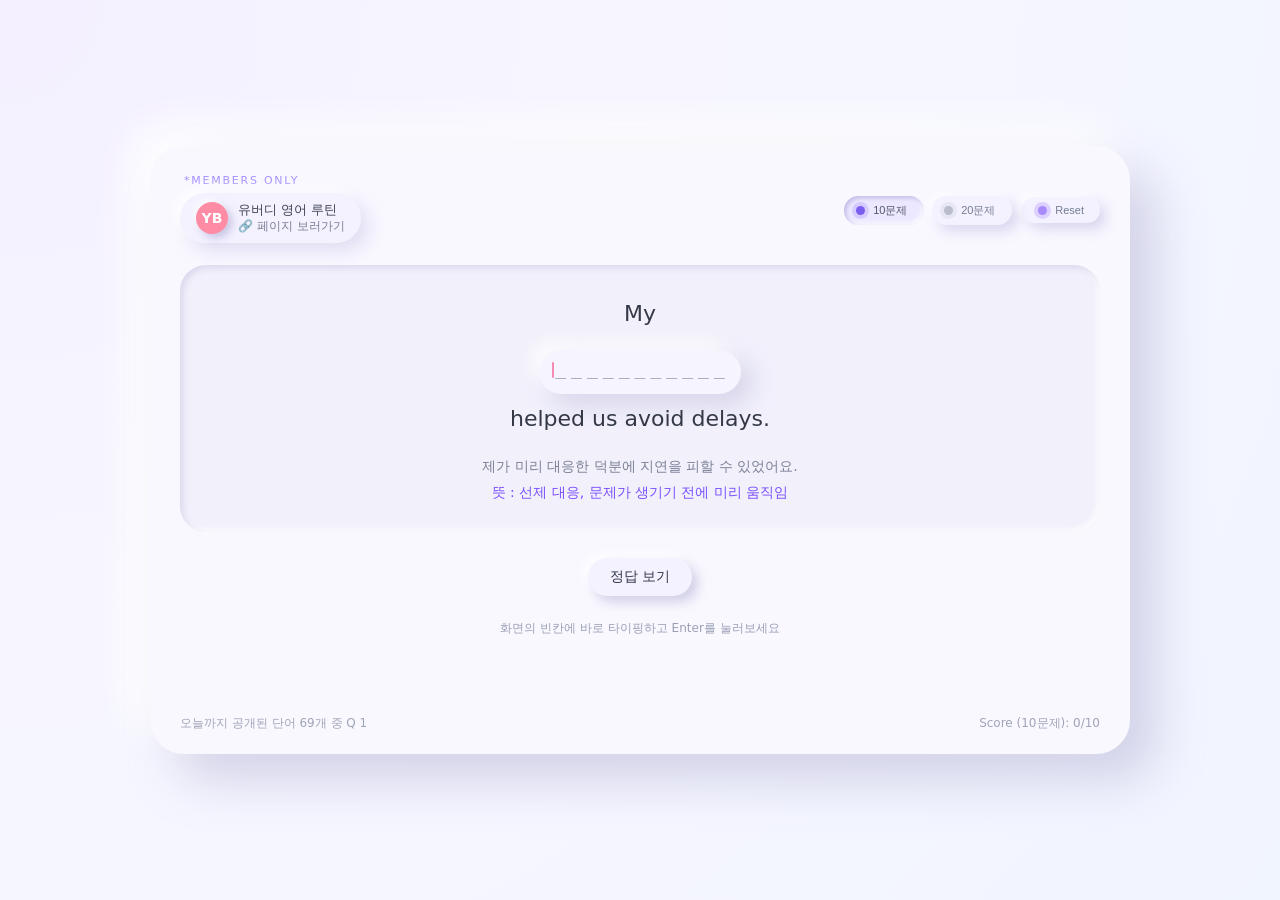
==== index.html @ 581ae5ac "Add selectable question batch controls" ====
<!DOCTYPE html>
<html lang="ko">
<head>
  <meta charset="UTF-8" />
  <title>You Buddy 2026 단어 테스트</title>
  <meta name="viewport" content="width=device-width, initial-scale=1.0" />
  <link rel="stylesheet" href="style.css?v=20260304-2" />
</head>
<body>
  <div class="card" id="card">

    <div class="top-row">
      <div class="left-header">
        <div class="members-tag">*members only</div>

        <a
          href="https://apple-libra-6af.notion.site/30-2fe1fc05de1e807c9965db406bb35249?source=copy_link"
          target="_blank"
          class="badge-link"
        >
          <div class="badge">
            <div class="badge-avatar">YB</div>
            <div class="badge-text">
              <span>유버디 영어 루틴</span>
              <span>🔗 페이지 보러가기</span>
            </div>
          </div>
          </a>
      </div>

      <div class="right-actions">
        <a class="beta-link" href="beta.html">Beta 테스트</a>
        <div class="batch-selector">
          <div class="batch-options" role="group" aria-label="문제 수 선택">
            <button class="mode-pill batch-option selected" id="batch10Btn" type="button">
              <div class="mode-dot"></div>
              <span>10문제</span>
            </button>
            <button class="mode-pill batch-option" id="batch20Btn" type="button">
              <div class="mode-dot"></div>
              <span>20문제</span>
            </button>
          </div>
        </div>
        <button class="mode-pill" id="resetBtn" type="button">
          <div class="mode-dot"></div>
          <span>Reset</span>
        </button>
      </div>
    </div>
    <div class="sentence-card">
      <div class="sentence-line">
        
        <div class="line-part" id="sentencePrefix"></div>

        <div class="answer-pill-wrapper">
          <span class="answer-pill">
            <span class="answer-visual-inner" id="slotsContainer"></span>
          </span>
        </div>

        <div class="line-part" id="sentenceSuffix"></div>
      </div>

      <div class="meaning" id="meaning"></div>
    </div>

    <input
      type="text"
      id="mobileInput"
      class="mobile-input"
      autocomplete="off"
      autocorrect="off"
      autocapitalize="off"
      spellcheck="false"
    />


    <div class="bottom-row">
      <button class="btn" id="skipBtn">정답 보기</button>
    </div>
    <p class="typing-hint">
      화면의 빈칸에 바로 타이핑하고 Enter를 눌러보세요
    </p>

    <div class="status" id="status"></div>
    <div class="meta">
      <span id="progress"></span>
      <span id="score"></span>
    </div>
    <div class="final-link-wrap" id="finalLinkWrap">
      <a class="final-link" href="https://yobuddywords2026-members.vercel.app/final.html" target="_blank" rel="noopener">Final Test 입장 (2/1 오픈)</a>
    </div>
  </div>

  <div id="resultModal" class="modal hidden">
    <div class="modal-content">

      <div id="modalMessage" class="modal-message"></div>

      <ul id="reviewList" class="review-list"></ul>

      <div class="modal-buttons">
        <button id="retryBtn" class="retry-btn">🔄 다시하기</button>

        <a 
          href="https://apple-libra-6af.notion.site/30-2fe1fc05de1e807c9965db406bb35249?source=copy_link"
          target="_blank"
          class="notion-btn"
        >
          📘 유버디 영어 루틴
          </a>
      </div>

    </div>
  </div>


  <script src="questions.js"></script>
  <script src="app.js"></script>
</body>
</html>
---- style.css ----
/* ---------- 기본 레이아웃 ---------- */

*,
*::before,
*::after {
  box-sizing: border-box;
}

body {
  min-height: 100vh;
  margin: 0;
  display: flex;
  align-items: center;
  justify-content: center;
  background: radial-gradient(circle at top left, #f4f0ff 0, #f7f6ff 40%, #f1f5ff 100%);
  font-family: -apple-system, BlinkMacSystemFont, "SF Pro Text", system-ui, sans-serif;
  color: #262a33;
}

/* 메인 카드 */

.card {
  width: min(980px, 96vw);
  padding: 28px 30px 22px;
  border-radius: 34px;
  background: #f9f8ff;
  box-shadow:
    26px 26px 48px rgba(171, 168, 204, 0.45),
    -20px -20px 40px rgba(255, 255, 255, 0.95);
  display: flex;
  flex-direction: column;
  gap: 18px;
}

/* ---------- 헤더 영역 ---------- */

.top-row {
  display: flex;
  justify-content: space-between;
  align-items: flex-start;
  gap: 16px;
}

.right-actions {
  display: inline-flex;
  align-items: center;
  gap: 10px;
  flex-wrap: wrap;
  margin-top: 22px;
}

.left-header {
  display: flex;
  flex-direction: column;
  gap: 6px;
}

/* *MEMBERS ONLY 라벨 */

.members-tag {
  font-size: 11px;
  letter-spacing: 0.16em;
  text-transform: uppercase;
  color: #a28bff;
  margin-left: 4px;
}

/* 배지 전체 링크화 */

.badge-link {
  text-decoration: none;
  color: inherit;
  display: inline-block;
}

/* 유버디 배지 */

.badge {
  display: inline-flex;
  align-items: center;
  gap: 10px;
  padding: 9px 16px;
  border-radius: 999px;
  background: #f4f2ff;
  box-shadow:
    8px 8px 18px rgba(182, 175, 220, 0.36),
    -5px -5px 12px rgba(255, 255, 255, 0.95);
}

.badge-avatar {
  width: 32px;
  height: 32px;
  border-radius: 999px;
  background: #ff8ca4;
  display: flex;
  align-items: center;
  justify-content: center;
  color: #fff;
  font-weight: 700;
  font-size: 14px;
  box-shadow:
    4px 4px 8px rgba(170, 163, 206, 0.6),
    -2px -2px 6px rgba(255, 255, 255, 0.95);
}

.badge-text {
  display: flex;
  flex-direction: column;
  line-height: 1.25;
}

.badge-text span:first-child {
  font-size: 13px;
  color: #3f4352;
}

.badge-text span:last-child {
  font-size: 12px;
  color: #7b7f94;
}

/* Reset pill 버튼 */

.mode-pill {
  padding: 7px 16px;
  border-radius: 999px;
  background: #f4f2ff;
  box-shadow:
    6px 6px 13px rgba(176, 169, 216, 0.44),
    -3px -3px 8px rgba(255, 255, 255, 0.92);
  display: inline-flex;
  align-items: center;
  gap: 8px;
  font-size: 11px;
  color: #757c93;
  border: none;
  cursor: pointer;
  transition:
    background-color 0.16s ease,
    box-shadow 0.16s ease,
    color 0.16s ease,
    transform 0.16s ease;
}

.mode-pill span {
  user-select: none;
}

.mode-pill:hover {
  background: #f7f5ff;
  box-shadow:
    7px 7px 15px rgba(176, 169, 216, 0.47),
    -3px -3px 8px rgba(255, 255, 255, 0.95);
}

.mode-pill:active {
  transform: translateY(1px);
  box-shadow:
    inset 3px 3px 6px rgba(184, 178, 219, 0.9),
    inset -2px -2px 4px rgba(255, 255, 255, 0.95);
}

/* indicate selected state for batch-size pills */
.mode-pill.selected {
  background: #ece8ff;
  color: #4a4f66;
  box-shadow:
    inset 2px 2px 4px rgba(186, 178, 226, 0.85),
    inset -2px -2px 4px rgba(255, 255, 255, 0.95);
}

.mode-pill.selected .mode-dot {
  background: #7b5df0;
}

.batch-selector {
  display: inline-flex;
  align-items: center;
  gap: 0;
}

.batch-options {
  display: inline-flex;
  align-items: center;
  gap: 8px;
}

.batch-option {
  min-width: 80px;
  position: relative;
  justify-content: center;
  padding-left: 26px;
  padding-right: 14px;
}

.batch-option:hover {
  background: #f7f5ff;
}

.batch-option.selected {
  color: #515770;
}

.batch-option .mode-dot {
  position: absolute;
  left: 12px;
  background: #b8bccb;
  box-shadow: 0 0 0 4px rgba(184, 188, 203, 0.22);
}

.batch-option.selected .mode-dot {
  background: #7b5df0;
  box-shadow: 0 0 0 4px rgba(167, 139, 250, 0.32);
}

.batch-option span {
  display: block;
  width: 100%;
  text-align: center;
}

.mode-dot {
  width: 9px;
  height: 9px;
  border-radius: 999px;
  background: #a78bfa;
  box-shadow: 0 0 0 4px rgba(167, 139, 250, 0.32);
}

.beta-link {
  padding: 7px 14px;
  border-radius: 999px;
  background: #ffffff;
  border: 1px solid #d8d3f2;
  color: #5c5f73;
  font-size: 11px;
  text-decoration: none;
  box-shadow:
    inset 1px 1px 3px rgba(196, 191, 225, 0.4),
    inset -1px -1px 3px rgba(255, 255, 255, 0.95);
}

.beta-link:hover {
  background: #f7f5ff;
}

/* ---------- 문장 카드 영역 ---------- */

.sentence-card {
  margin-top: 4px;
  padding: 36px 32px 30px;
  border-radius: 26px;
  background: #f1f0fb;
  box-shadow:
    inset 3px 3px 6px rgba(201, 197, 224, 0.55),
    inset -3px -3px 6px rgba(255, 255, 255, 0.95);
}


/* 🔑 문장 라인 컨테이너 (줄 바꿈 전체 관리) */
.sentence-line {
  text-align: center;
  font-size: 22px;
  color: #343847;
  margin-bottom: 26px;
  word-wrap: break-word;
  white-space: normal;
}

.sentence-line .line-part + .answer-pill-wrapper {
  margin-top: 6px;
}

.sentence-line .answer-pill-wrapper + .line-part {
  margin-top: 8px;
}

.line-part {
  display: block; /* 줄 바꿈을 위해 블록 요소로 강제 */
  padding: 0;
  margin: 0;
  white-space: normal;
  word-break: break-word;
}

/* 🔑 답 칸 캡슐을 감싸는 wrapper (중앙 정렬용) */
.answer-pill-wrapper {
  display: block; /* 줄 바꿈을 위해 블록 요소로 강제 */
  text-align: center;
  margin: 0;
  padding: 0;
}


/* 답 칸 캡슐 스타일 (PC/Mobile 공통으로 중앙 정렬되도록 위치 조정) */
.answer-pill {
  display: inline-flex;
  margin-top: 18px;
  margin-bottom: 4px;
  background: #f6f5ff;
  padding: 12px 16px;
  border-radius: 24px;
  box-shadow:
    10px 10px 24px rgba(151, 146, 191, 0.3),
    -8px -8px 20px rgba(255, 255, 255, 0.98);
  max-width: 100%;          /* 🔥 카드 폭 넘지 않기 */
  box-sizing: border-box;
}


.answer-visual-inner {
  display: flex;
  flex-wrap: wrap;             /* 🔥 길면 안에서 줄 바꿈 */
  justify-content: center;     /* 가운데 정렬 */
  gap: 4px;                    /* 슬롯 사이 간격 조금 줄이기 */
}


.char-slot {
  position: relative;
  display: inline-flex;
  justify-content: center;
  align-items: center;
  width: 1..05ch;
  min-width: 1.1ch;
  font-family: "SF Mono", ui-monospace, Menlo, Monaco, Consolas, "Liberation Mono", "Courier New", monospace;
  font-size: 18px;
  color: #a0a5b8;
}


.char-slot.space-slot {
  width: 0.5ch;
  min-width: 0.15ch;
  margin: 0 0.05ch;
}


@keyframes blink {
  0%, 50% { opacity: 1; }
  50.01%, 100% { opacity: 0; }
}

/* 한국어 뜻 */

.meaning {
  margin-top: 24px;
  text-align: center;
  font-size: 14px;
  color: #7d8197;
}

/* 아래 안내문 (정답보기와 같은 단계) */

.typing-hint {
  margin-top: 6px;
  text-align: center;
  font-size: 12px;
  color: #9a9fb5;
}

/* ---------- 버튼 영역 ---------- */

.bottom-row {
  margin-top: 8px;
  display: flex;
  justify-content: center;
  align-items: center;
}

/* 버튼 공통 */

.btn {
  padding: 10px 22px;
  border-radius: 999px;
  border: none;
  background: #f4f2ff;
  box-shadow:
    6px 6px 12px rgba(182, 178, 214, 0.6),
    -4px -4px 10px rgba(255, 255, 255, 0.98);
  font-size: 14px;
  color: #33374b;
  cursor: pointer;
  white-space: nowrap;
  transition: transform 0.15s ease, box-shadow 0.15s ease, background 0.15s ease;
}

.btn:hover {
  background: #f7f5ff;
}

.btn:active {
  transform: translateY(1px);
  box-shadow:
    inset 4px 4px 8px rgba(190, 186, 220, 0.9),
    inset -3px -3px 6px rgba(255, 255, 255, 0.98);
}


/* ---------- 상태 표시 & 하단 메타 ---------- */

.status {
  min-height: 22px;
  font-size: 13px;
  margin-top: 4px;
  color: #777b8d;
}

.status.correct {
  color: #5a8f5f;
}

.status.wrong {
  color: #d26b7b;
}

.meta {
  display: flex;
  justify-content: space-between;
  font-size: 12px;
  color: #a0a4b8;
  margin-top: 4px;
}

.final-link-wrap {
  margin-top: 14px;
  display: flex;
  justify-content: center;
}

.final-link {
  padding: 10px 18px;
  border-radius: 999px;
  text-decoration: none;
  font-size: 13px;
  background: #ffffff;
  border: 1px solid #d8d3f2;
  color: #5c5f73;
  box-shadow:
    inset 1px 1px 3px rgba(196, 191, 225, 0.4),
    inset -1px -1px 3px rgba(255, 255, 255, 0.95);
}

.final-link:hover {
  background: #f7f5ff;
}

.hidden {
  display: none !important;
}

/* Temporarily hide Final Test and Beta UI */
.final-link-wrap,
.beta-link,
.voice-beta {
  display: none !important;
}

/* ---------- 애니메이션 ---------- */

.card.shake {
  animation: shake 0.25s;
}

@keyframes shake {
  0%   { transform: translateX(0); }
  25%  { transform: translateX(-4px); }
  50%  { transform: translateX(4px); }
  75%  { transform: translateX(-2px); }
  100% { transform: translateX(0); }
}

.card.flash {
  animation: flash 0.35s;
}

@keyframes flash {
  0%   { box-shadow: 0 0 0 rgba(168, 220, 155, 0); }
  40%  { box-shadow: 0 0 0 12px rgba(168, 220, 155, 0.35); }
  100% { box-shadow:
    26px 26px 48px rgba(171, 168, 204, 0.45),
    -20px -20px 40px rgba(255, 255, 255, 0.95); }
}

/* 커서 */

.caret-slot {
  position: relative;
}

/* 슬롯의 맨 왼쪽에 딱 붙도록 */
.caret-slot::after {
  content: "";
  position: absolute;
  left: -3px;
  top: 1%;
  bottom: 18%;
  width: 2px;
  background: #f58bb2;
  border-radius: 999px;
  animation: blink 1s step-start infinite;
}

.inline-suffix {
  display: inline-block !important;
  margin-left: 12px;         /* 답칸과 약간만 띄우기 */
  font-size: 22px;
  vertical-align: middle;
}


/* ---------- 반응형 ---------- */

@media (max-width: 720px) {
  .top-row {
    flex-direction: column;
    align-items: stretch;
    gap: 12px;
  }

  .right-actions {
    width: 100%;
    justify-content: flex-end;
  }

  .card {
    padding: 22px 18px 18px;
    border-radius: 26px;
  }

  .sentence-card {
    padding: 26px 18px 22px;
  }
   .char-slot {
    font-size: 16px;      /* 글자 조금 작게 */
    width: 0.95ch;        /* 폭도 살짝 줄이기 */
    min-width: 0.95ch;
  }


  .answer-visual-inner {
    display: inline-flex;
    gap: 6px;
  }

  .bottom-row {
    margin-top: 10px;
  }

  .btn {
    width: 100%;
    text-align: center;
  }

}

/* 정답 텍스트를 슬롯과 동일한 폰트로 보여주기 */
.status-answer {
  font-family: "SF Mono", ui-monospace, Menlo, Monaco, Consolas, "Liberation Mono", "Courier New", monospace;
}

.translation-line {
  margin-bottom: 6px;      /* 뜻이랑 약간 띄우기 */
  font-size: 14px;
  line-height: 1.4;
}

.meaning-line {
  margin-top: 4px;
  font-size: 14px;
  line-height: 1.4;
  color: #7a4fff;          /* 보라색 */
  font-weight: 500;
}

.modal {
  position: fixed;
  inset: 0;
  background: rgba(0,0,0,0.4);
  display: flex;
  justify-content: center;
  align-items: center;
  z-index: 5000;
}

.modal.hidden {
  display: none;
}

.modal-content {
  background: #ffffff;
  width: 90%;
  max-width: 360px;
  padding: 28px 22px;
  border-radius: 16px;
  box-shadow: 0 8px 20px rgba(0,0,0,0.15);
  text-align: center;
}

.modal-message {
  font-size: 17px;
  line-height: 1.5;
  white-space: pre-line;
  margin-bottom: 16px;
  font-weight: 600;
}

.review-list {
  text-align: left;
  margin: 0 auto 20px auto;
  padding-left: 10px;
  max-width: 260px;
  font-size: 15px;
  color: #333;
}

.review-list li {
  margin-bottom: 6px;
}

.retry-btn {
  background: #7a4fff;
  color: #fff;
  padding: 10px 18px;
  border-radius: 12px;
  font-size: 15px;
  border: none;
  cursor: pointer;
}

.modal-buttons {
  margin-top: 18px;
  display: flex;
  flex-direction: column;
  gap: 10px;
}

.retry-btn,
.notion-btn {
  padding: 12px 16px;
  font-size: 15px;
  border-radius: 10px;
  cursor: pointer;
  text-align: center;
  width: 100%;
  font-weight: 600;
  transition: 0.2s;
}

/* 다시하기 버튼 */
.retry-btn {
  background: #6a4dff;
  color: white;
  border: none;
}
.retry-btn:hover {
  background: #593ee6;
}

/* 유버디 단어장 링크 버튼 */
.notion-btn {
  background: white;
  color: #6a4dff;
  border: 2px solid #6a4dff;
  text-decoration: none;
}
.notion-btn:hover {
  background: #f2eeff;
}

.review-title {
  font-weight: 700;
  margin-bottom: 4px;
  font-size: 15px;
}

.mobile-input {
  position: absolute;
  opacity: 0;
  pointer-events: none;
  width: 1px;
  height: 1px;
  /* iOS에서 완전 0px이면 무시되는 경우가 있어서 1px 유지 */
}
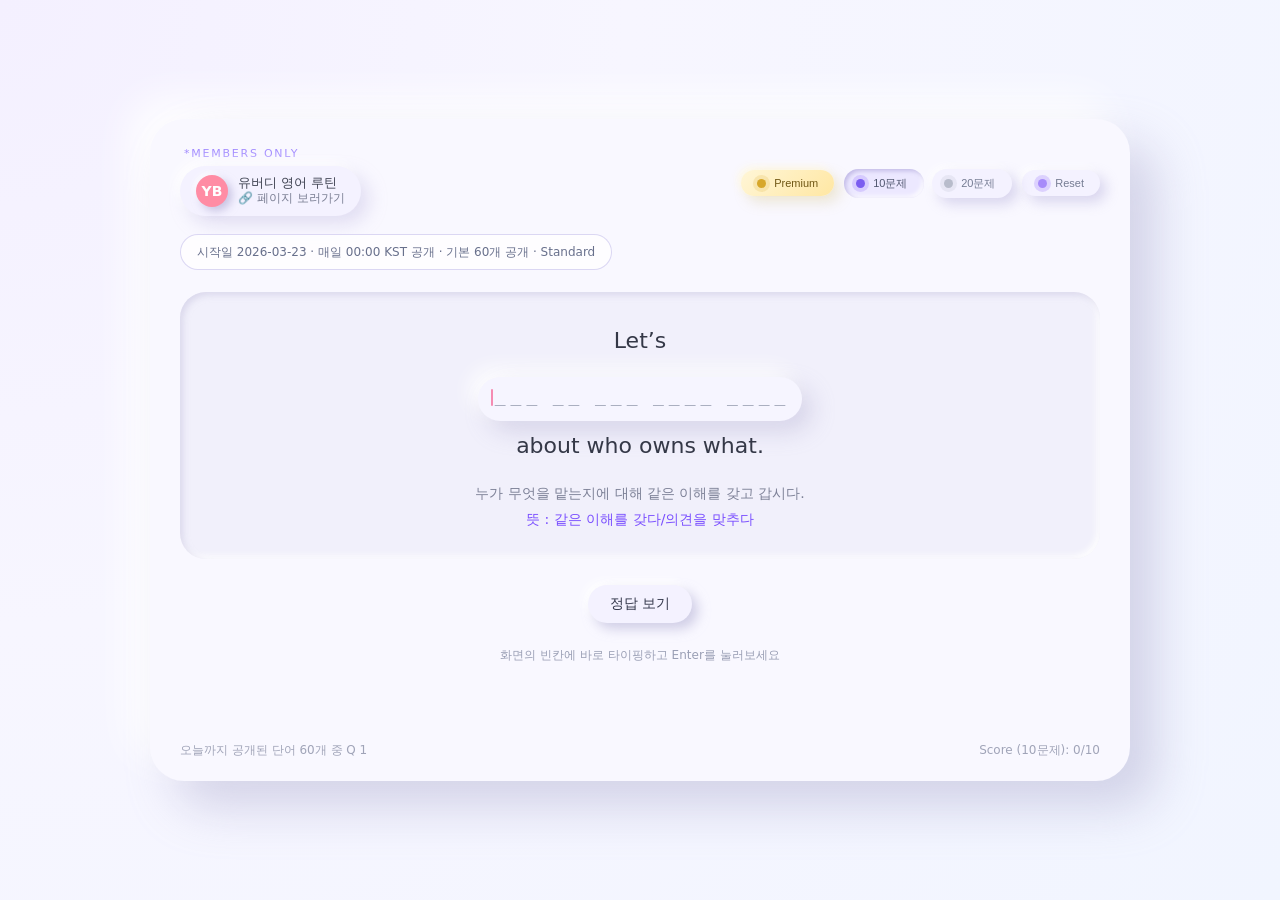
==== commit 7c9d6bee: "feat: sync members4 quiz and premium mode" ====
--- a/index.html
+++ b/index.html
@@ -4,7 +4,7 @@
   <meta charset="UTF-8" />
   <title>You Buddy 2026 단어 테스트</title>
   <meta name="viewport" content="width=device-width, initial-scale=1.0" />
-  <link rel="stylesheet" href="style.css?v=20260304-2" />
+  <link rel="stylesheet" href="style.css?v=20260322-1" />
 </head>
 <body>
   <div class="card" id="card">
@@ -14,7 +14,7 @@
         <div class="members-tag">*members only</div>
 
         <a
-          href="https://apple-libra-6af.notion.site/30-2fe1fc05de1e807c9965db406bb35249?source=copy_link"
+          href="https://www.notion.so/4-8ef19325b9ce4f8e80948560b8823d0c?t=32b1fc05de1e8072996f00a9ea08ef5e"
           target="_blank"
           class="badge-link"
         >
@@ -29,8 +29,12 @@
       </div>
 
       <div class="right-actions">
+        <button class="mode-pill premium-pill" id="premiumBtn" type="button">
+          <div class="mode-dot"></div>
+          <span>Premium</span>
+        </button>
         <a class="beta-link" href="beta.html">Beta 테스트</a>
-        <div class="batch-selector">
+        <div class="batch-selector" id="batchSelector">
           <div class="batch-options" role="group" aria-label="문제 수 선택">
             <button class="mode-pill batch-option selected" id="batch10Btn" type="button">
               <div class="mode-dot"></div>
@@ -42,12 +46,16 @@
             </button>
           </div>
         </div>
+        <div class="availability-pill hidden" id="availabilityPill"></div>
         <button class="mode-pill" id="resetBtn" type="button">
           <div class="mode-dot"></div>
           <span>Reset</span>
         </button>
       </div>
     </div>
+
+    <div class="release-summary" id="releaseSummary"></div>
+
     <div class="sentence-card">
       <div class="sentence-line">
         
@@ -104,14 +112,28 @@
         <button id="retryBtn" class="retry-btn">🔄 다시하기</button>
 
         <a 
-          href="https://apple-libra-6af.notion.site/30-2fe1fc05de1e807c9965db406bb35249?source=copy_link"
+          href="https://www.notion.so/4-8ef19325b9ce4f8e80948560b8823d0c?t=32b1fc05de1e8072996f00a9ea08ef5e"
           target="_blank"
           class="notion-btn"
         >
-          📘 유버디 영어 루틴
+          📘 4기 단어장 보기
           </a>
       </div>
 
+    </div>
+  </div>
+
+  <div id="premiumModal" class="modal hidden">
+    <div class="modal-content premium-modal-content">
+      <div class="premium-kicker">Premium Access</div>
+      <div class="modal-message premium-modal-message">입장 코드 : ____<br />유의어까지 테스트합니다.</div>
+      <label class="premium-label" for="premiumCodeInput">입장 코드</label>
+      <input id="premiumCodeInput" class="premium-input" type="password" inputmode="numeric" autocomplete="one-time-code" placeholder="7777" />
+      <div id="premiumHint" class="premium-hint">코드를 입력하면 프리미엄 모드가 켜집니다.</div>
+      <div class="modal-buttons premium-modal-buttons">
+        <button id="premiumSubmitBtn" class="retry-btn premium-submit-btn" type="button">프리미엄 시작</button>
+        <button id="premiumCancelBtn" class="ghost-btn" type="button">닫기</button>
+      </div>
     </div>
   </div>
 
--- a/style.css
+++ b/style.css
@@ -244,6 +244,45 @@
   background: #f7f5ff;
 }
 
+.premium-pill {
+  background: linear-gradient(135deg, #fff6d7 0%, #ffe7a3 100%);
+  color: #6f5613;
+  box-shadow:
+    6px 6px 14px rgba(206, 182, 101, 0.28),
+    -3px -3px 8px rgba(255, 250, 230, 0.95);
+}
+
+.premium-pill .mode-dot {
+  background: #d7a72a;
+  box-shadow: 0 0 0 4px rgba(215, 167, 42, 0.18);
+}
+
+.premium-pill.active {
+  background: linear-gradient(135deg, #ffd86b 0%, #ffbf47 100%);
+  color: #4d3a08;
+}
+
+.availability-pill,
+.release-summary {
+  border-radius: 999px;
+  background: rgba(255, 255, 255, 0.72);
+  border: 1px solid rgba(216, 211, 242, 0.9);
+  color: #68708c;
+}
+
+.availability-pill {
+  padding: 9px 14px;
+  font-size: 11px;
+  white-space: nowrap;
+}
+
+.release-summary {
+  align-self: flex-start;
+  padding: 9px 16px;
+  font-size: 12px;
+  line-height: 1.4;
+}
+
 /* ---------- 문장 카드 영역 ---------- */
 
 .sentence-card {
@@ -523,6 +562,11 @@
     justify-content: flex-end;
   }
 
+  .release-summary {
+    width: 100%;
+    text-align: center;
+  }
+
   .card {
     padding: 22px 18px 18px;
     border-radius: 26px;
@@ -552,6 +596,11 @@
     text-align: center;
   }
 
+  .availability-pill {
+    width: 100%;
+    text-align: center;
+  }
+
 }
 
 /* 정답 텍스트를 슬롯과 동일한 폰트로 보여주기 */
@@ -563,6 +612,17 @@
   margin-bottom: 6px;      /* 뜻이랑 약간 띄우기 */
   font-size: 14px;
   line-height: 1.4;
+}
+
+.question-category {
+  display: inline-flex;
+  margin-bottom: 10px;
+  padding: 4px 10px;
+  border-radius: 999px;
+  background: #fff0bf;
+  color: #7a5b00;
+  font-size: 11px;
+  font-weight: 700;
 }
 
 .meaning-line {
@@ -674,6 +734,90 @@
   font-size: 15px;
 }
 
+.ghost-btn {
+  background: #f4f2ff;
+  color: #646b82;
+  border: none;
+  padding: 12px 16px;
+  border-radius: 10px;
+  font-size: 15px;
+  font-weight: 600;
+  cursor: pointer;
+}
+
+.premium-modal-content {
+  max-width: 400px;
+  text-align: left;
+}
+
+.premium-kicker {
+  display: inline-flex;
+  padding: 6px 10px;
+  border-radius: 999px;
+  background: #fff2c8;
+  color: #7a5b00;
+  font-size: 11px;
+  font-weight: 700;
+  letter-spacing: 0.08em;
+  text-transform: uppercase;
+}
+
+.premium-modal-message {
+  margin-top: 14px;
+  margin-bottom: 18px;
+  color: #30364a;
+}
+
+.premium-label {
+  display: block;
+  margin-bottom: 8px;
+  font-size: 13px;
+  color: #666e86;
+  font-weight: 600;
+}
+
+.premium-input {
+  width: 100%;
+  padding: 14px 16px;
+  border-radius: 14px;
+  border: 1px solid #ddd4fb;
+  background: #faf8ff;
+  font-size: 20px;
+  letter-spacing: 0.2em;
+  text-align: center;
+  color: #31364a;
+  outline: none;
+}
+
+.premium-input:focus {
+  border-color: #c9b7ff;
+  box-shadow: 0 0 0 4px rgba(169, 139, 250, 0.12);
+}
+
+.premium-hint {
+  min-height: 20px;
+  margin-top: 10px;
+  font-size: 13px;
+  color: #7d849a;
+}
+
+.premium-hint.error {
+  color: #c54d62;
+}
+
+.premium-modal-buttons {
+  margin-top: 12px;
+}
+
+.premium-submit-btn {
+  background: linear-gradient(135deg, #ffcf57 0%, #f0b533 100%);
+  color: #4e3903;
+}
+
+.premium-submit-btn:hover {
+  background: linear-gradient(135deg, #ffd872 0%, #f3bf48 100%);
+}
+
 .mobile-input {
   position: absolute;
   opacity: 0;
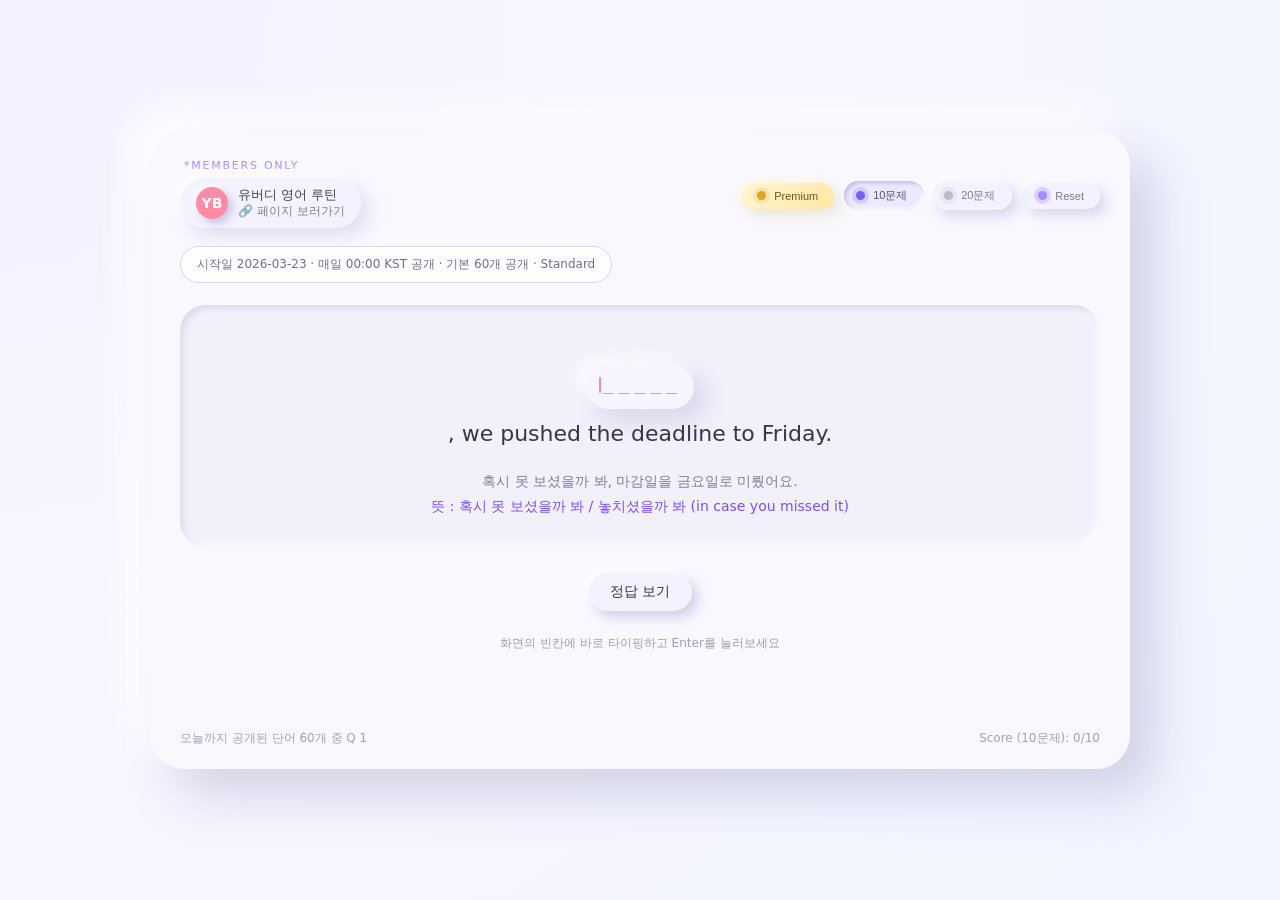
==== commit dbf09167: "fix: bust pages cache for quiz assets" ====
--- a/index.html
+++ b/index.html
@@ -54,7 +54,7 @@
       </div>
     </div>
 
-    <div class="release-summary" id="releaseSummary"></div>
+    <div class="release-summary hidden" id="releaseSummary"></div>
 
     <div class="sentence-card">
       <div class="sentence-line">
@@ -138,7 +138,7 @@
   </div>
 
 
-  <script src="questions.js"></script>
-  <script src="app.js"></script>
+  <script src="questions.js?v=20260322-2"></script>
+  <script src="app.js?v=20260322-2"></script>
 </body>
 </html>
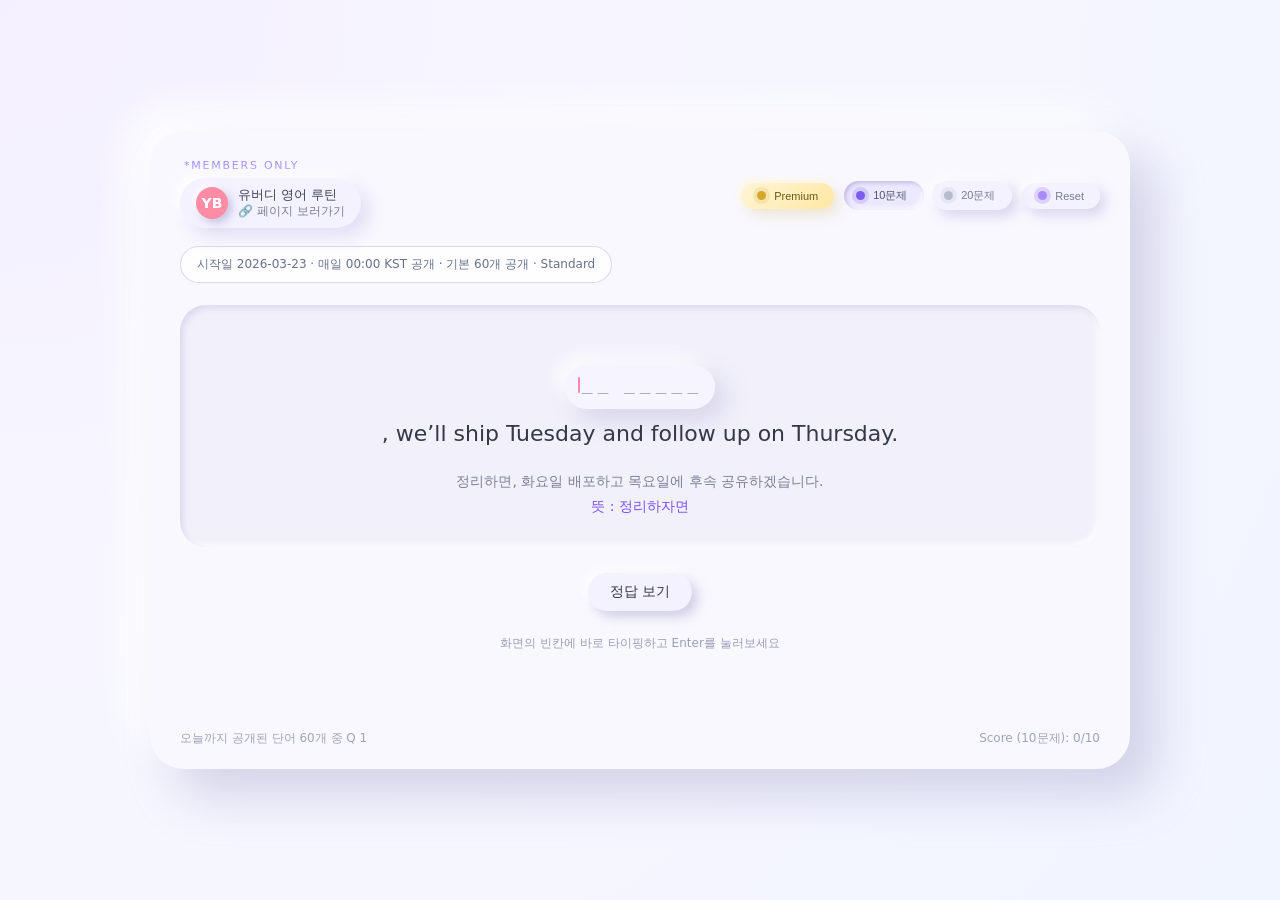
==== commit d42d63d3: "fix: hide premium code placeholder" ====
--- a/index.html
+++ b/index.html
@@ -128,7 +128,7 @@
       <div class="premium-kicker">Premium Access</div>
       <div class="modal-message premium-modal-message">입장 코드 : ____<br />유의어까지 테스트합니다.</div>
       <label class="premium-label" for="premiumCodeInput">입장 코드</label>
-      <input id="premiumCodeInput" class="premium-input" type="password" inputmode="numeric" autocomplete="one-time-code" placeholder="7777" />
+      <input id="premiumCodeInput" class="premium-input" type="password" inputmode="numeric" autocomplete="one-time-code" placeholder="코드 입력" />
       <div id="premiumHint" class="premium-hint">코드를 입력하면 프리미엄 모드가 켜집니다.</div>
       <div class="modal-buttons premium-modal-buttons">
         <button id="premiumSubmitBtn" class="retry-btn premium-submit-btn" type="button">프리미엄 시작</button>
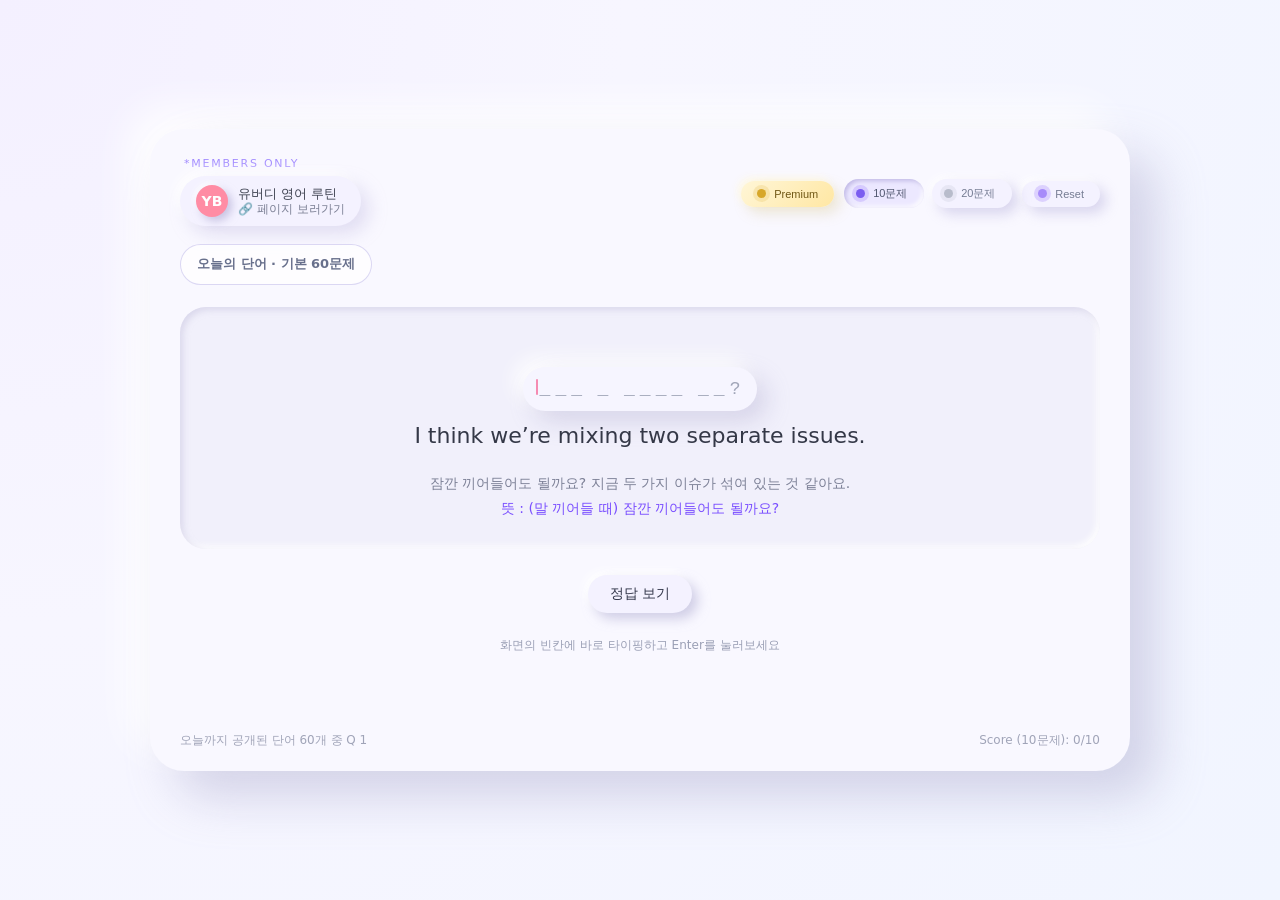
==== commit 015fd901: "fix: refine premium modal and preview ux" ====
--- a/index.html
+++ b/index.html
@@ -125,11 +125,11 @@
 
   <div id="premiumModal" class="modal hidden">
     <div class="modal-content premium-modal-content">
-      <div class="premium-kicker">Premium Access</div>
-      <div class="modal-message premium-modal-message">입장 코드 : ____<br />유의어까지 테스트합니다.</div>
+      <div class="premium-kicker">Premium</div>
+      <div class="modal-message premium-modal-message">프리미엄 모드로 들어가면<br />유의어 문제까지 함께 풀 수 있어요.</div>
       <label class="premium-label" for="premiumCodeInput">입장 코드</label>
-      <input id="premiumCodeInput" class="premium-input" type="password" inputmode="numeric" autocomplete="one-time-code" placeholder="코드 입력" />
-      <div id="premiumHint" class="premium-hint">코드를 입력하면 프리미엄 모드가 켜집니다.</div>
+      <input id="premiumCodeInput" class="premium-input" type="password" inputmode="numeric" autocomplete="one-time-code" placeholder="입장 코드를 입력하세요" />
+      <div id="premiumHint" class="premium-hint">코드를 입력하면 바로 프리미엄 모드가 켜집니다.</div>
       <div class="modal-buttons premium-modal-buttons">
         <button id="premiumSubmitBtn" class="retry-btn premium-submit-btn" type="button">프리미엄 시작</button>
         <button id="premiumCancelBtn" class="ghost-btn" type="button">닫기</button>
--- a/style.css
+++ b/style.css
@@ -272,15 +272,16 @@
 
 .availability-pill {
   padding: 9px 14px;
-  font-size: 11px;
+  font-size: 12px;
   white-space: nowrap;
 }
 
 .release-summary {
   align-self: flex-start;
-  padding: 9px 16px;
-  font-size: 12px;
+  padding: 10px 16px;
+  font-size: 13px;
   line-height: 1.4;
+  font-weight: 600;
 }
 
 /* ---------- 문장 카드 영역 ---------- */
@@ -748,15 +749,16 @@
 .premium-modal-content {
   max-width: 400px;
   text-align: left;
+  padding: 32px 28px 26px;
 }
 
 .premium-kicker {
   display: inline-flex;
-  padding: 6px 10px;
+  padding: 7px 12px;
   border-radius: 999px;
   background: #fff2c8;
   color: #7a5b00;
-  font-size: 11px;
+  font-size: 12px;
   font-weight: 700;
   letter-spacing: 0.08em;
   text-transform: uppercase;
@@ -764,8 +766,10 @@
 
 .premium-modal-message {
   margin-top: 14px;
-  margin-bottom: 18px;
+  margin-bottom: 20px;
   color: #30364a;
+  font-size: 18px;
+  line-height: 1.45;
 }
 
 .premium-label {
@@ -782,11 +786,12 @@
   border-radius: 14px;
   border: 1px solid #ddd4fb;
   background: #faf8ff;
-  font-size: 20px;
-  letter-spacing: 0.2em;
+  font-size: 22px;
+  letter-spacing: 0.08em;
   text-align: center;
   color: #31364a;
   outline: none;
+  caret-color: #7b5df0;
 }
 
 .premium-input:focus {
@@ -794,10 +799,16 @@
   box-shadow: 0 0 0 4px rgba(169, 139, 250, 0.12);
 }
 
+.premium-input::placeholder {
+  color: #b2abc8;
+  letter-spacing: 0;
+  font-size: 18px;
+}
+
 .premium-hint {
   min-height: 20px;
   margin-top: 10px;
-  font-size: 13px;
+  font-size: 14px;
   color: #7d849a;
 }
 
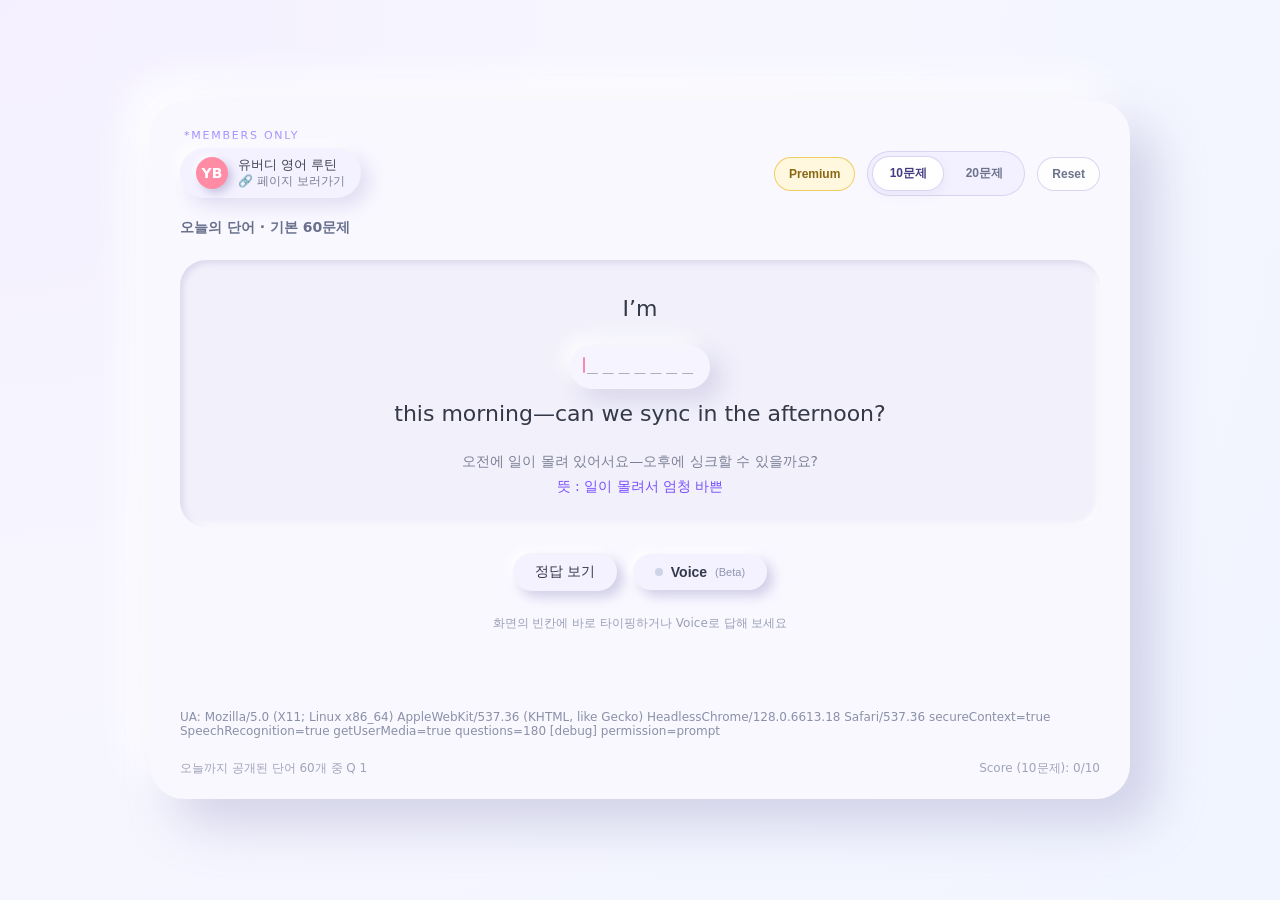
==== commit 0ec98850: "Integrate voice input into main quiz" ====
--- a/index.html
+++ b/index.html
@@ -33,7 +33,6 @@
           <div class="mode-dot"></div>
           <span>Premium</span>
         </button>
-        <a class="beta-link" href="beta.html">Beta 테스트</a>
         <div class="batch-selector" id="batchSelector">
           <div class="batch-options" role="group" aria-label="문제 수 선택">
             <button class="mode-pill batch-option selected" id="batch10Btn" type="button">
@@ -86,12 +85,28 @@
 
     <div class="bottom-row">
       <button class="btn" id="skipBtn">정답 보기</button>
+      <button class="btn voice-btn" id="voiceBtn" type="button">
+        <span class="voice-dot" aria-hidden="true"></span>
+        <span class="voice-label">Voice</span>
+        <span class="voice-beta">(Beta)</span>
+      </button>
     </div>
     <p class="typing-hint">
-      화면의 빈칸에 바로 타이핑하고 Enter를 눌러보세요
+      화면의 빈칸에 바로 타이핑하거나 Voice로 답해 보세요
     </p>
 
     <div class="status" id="status"></div>
+    <div class="status debug-status" id="debugStatus"></div>
+    <div class="status fallback-note hidden" id="fallbackNote">
+      음성 인식이 어려우면 아래 입력칸을 눌러 키보드 음성 입력을 사용해 주세요.
+    </div>
+    <input
+      type="text"
+      id="fallbackInput"
+      class="fallback-input hidden"
+      placeholder="여기에 말하기로 입력해 보세요"
+      autocomplete="off"
+    />
     <div class="meta">
       <span id="progress"></span>
       <span id="score"></span>
--- a/style.css
+++ b/style.css
@@ -44,7 +44,7 @@
 .right-actions {
   display: inline-flex;
   align-items: center;
-  gap: 10px;
+  gap: 12px;
   flex-wrap: wrap;
   margin-top: 22px;
 }
@@ -122,21 +122,21 @@
 /* Reset pill 버튼 */
 
 .mode-pill {
-  padding: 7px 16px;
-  border-radius: 999px;
-  background: #f4f2ff;
-  box-shadow:
-    6px 6px 13px rgba(176, 169, 216, 0.44),
-    -3px -3px 8px rgba(255, 255, 255, 0.92);
+  padding: 9px 14px;
+  border-radius: 999px;
+  background: rgba(255, 255, 255, 0.86);
   display: inline-flex;
   align-items: center;
-  gap: 8px;
-  font-size: 11px;
-  color: #757c93;
-  border: none;
+  justify-content: center;
+  gap: 6px;
+  font-size: 12px;
+  font-weight: 600;
+  color: #6d738c;
+  border: 1px solid rgba(216, 211, 242, 0.95);
   cursor: pointer;
   transition:
     background-color 0.16s ease,
+    border-color 0.16s ease,
     box-shadow 0.16s ease,
     color 0.16s ease,
     transform 0.16s ease;
@@ -147,30 +147,22 @@
 }
 
 .mode-pill:hover {
-  background: #f7f5ff;
-  box-shadow:
-    7px 7px 15px rgba(176, 169, 216, 0.47),
-    -3px -3px 8px rgba(255, 255, 255, 0.95);
+  background: #fff;
+  border-color: rgba(196, 189, 236, 0.95);
+  box-shadow: 0 8px 18px rgba(171, 168, 204, 0.14);
 }
 
 .mode-pill:active {
   transform: translateY(1px);
-  box-shadow:
-    inset 3px 3px 6px rgba(184, 178, 219, 0.9),
-    inset -2px -2px 4px rgba(255, 255, 255, 0.95);
+  box-shadow: inset 0 2px 4px rgba(184, 178, 219, 0.22);
 }
 
 /* indicate selected state for batch-size pills */
 .mode-pill.selected {
-  background: #ece8ff;
-  color: #4a4f66;
-  box-shadow:
-    inset 2px 2px 4px rgba(186, 178, 226, 0.85),
-    inset -2px -2px 4px rgba(255, 255, 255, 0.95);
-}
-
-.mode-pill.selected .mode-dot {
-  background: #7b5df0;
+  background: #f0ebff;
+  border-color: #cfc3ff;
+  color: #5444a7;
+  box-shadow: none;
 }
 
 .batch-selector {
@@ -182,35 +174,30 @@
 .batch-options {
   display: inline-flex;
   align-items: center;
-  gap: 8px;
+  gap: 4px;
+  padding: 4px;
+  border-radius: 999px;
+  background: rgba(242, 239, 255, 0.92);
+  border: 1px solid rgba(216, 211, 242, 0.95);
 }
 
 .batch-option {
-  min-width: 80px;
-  position: relative;
-  justify-content: center;
-  padding-left: 26px;
-  padding-right: 14px;
+  min-width: 72px;
+  padding: 8px 12px;
+  border-color: transparent;
+  background: transparent;
+  box-shadow: none;
 }
 
 .batch-option:hover {
-  background: #f7f5ff;
+  background: rgba(255, 255, 255, 0.72);
 }
 
 .batch-option.selected {
-  color: #515770;
-}
-
-.batch-option .mode-dot {
-  position: absolute;
-  left: 12px;
-  background: #b8bccb;
-  box-shadow: 0 0 0 4px rgba(184, 188, 203, 0.22);
-}
-
-.batch-option.selected .mode-dot {
-  background: #7b5df0;
-  box-shadow: 0 0 0 4px rgba(167, 139, 250, 0.32);
+  background: #fff;
+  color: #453b82;
+  border-color: rgba(216, 211, 242, 0.95);
+  box-shadow: 0 4px 12px rgba(171, 168, 204, 0.12);
 }
 
 .batch-option span {
@@ -220,11 +207,7 @@
 }
 
 .mode-dot {
-  width: 9px;
-  height: 9px;
-  border-radius: 999px;
-  background: #a78bfa;
-  box-shadow: 0 0 0 4px rgba(167, 139, 250, 0.32);
+  display: none;
 }
 
 .beta-link {
@@ -245,28 +228,19 @@
 }
 
 .premium-pill {
-  background: linear-gradient(135deg, #fff6d7 0%, #ffe7a3 100%);
-  color: #6f5613;
-  box-shadow:
-    6px 6px 14px rgba(206, 182, 101, 0.28),
-    -3px -3px 8px rgba(255, 250, 230, 0.95);
-}
-
-.premium-pill .mode-dot {
-  background: #d7a72a;
-  box-shadow: 0 0 0 4px rgba(215, 167, 42, 0.18);
+  background: rgba(255, 247, 219, 0.9);
+  border-color: rgba(240, 201, 88, 0.9);
+  color: #8a6612;
 }
 
 .premium-pill.active {
-  background: linear-gradient(135deg, #ffd86b 0%, #ffbf47 100%);
-  color: #4d3a08;
+  background: linear-gradient(135deg, #ffe390 0%, #ffc95c 100%);
+  border-color: #efba48;
+  color: #5a4006;
 }
 
 .availability-pill,
 .release-summary {
-  border-radius: 999px;
-  background: rgba(255, 255, 255, 0.72);
-  border: 1px solid rgba(216, 211, 242, 0.9);
   color: #68708c;
 }
 
@@ -278,10 +252,13 @@
 
 .release-summary {
   align-self: flex-start;
-  padding: 10px 16px;
-  font-size: 13px;
+  padding: 0;
+  margin-top: 2px;
+  font-size: 14px;
   line-height: 1.4;
   font-weight: 600;
+  background: transparent;
+  border: 0;
 }
 
 /* ---------- 문장 카드 영역 ---------- */
@@ -406,6 +383,7 @@
   display: flex;
   justify-content: center;
   align-items: center;
+  gap: 16px;
 }
 
 /* 버튼 공통 */
@@ -447,7 +425,8 @@
 }
 
 .status.correct {
-  color: #5a8f5f;
+  color: #2f7a43;
+  font-weight: 700;
 }
 
 .status.wrong {
@@ -489,11 +468,73 @@
   display: none !important;
 }
 
-/* Temporarily hide Final Test and Beta UI */
-.final-link-wrap,
-.beta-link,
+/* Temporarily hide Final Test UI */
+.final-link-wrap {
+  display: none !important;
+}
+
+.voice-btn {
+  display: inline-flex;
+  align-items: center;
+  justify-content: center;
+  gap: 8px;
+}
+
+.voice-btn:disabled {
+  cursor: not-allowed;
+  opacity: 0.55;
+}
+
+.voice-dot {
+  width: 8px;
+  height: 8px;
+  border-radius: 999px;
+  background: #cfd3e6;
+}
+
+.voice-label {
+  font-weight: 700;
+}
+
 .voice-beta {
-  display: none !important;
+  font-size: 11px;
+  color: #8e95af;
+}
+
+.voice-btn.listening {
+  background: #fff0f4;
+  border-color: #f7b1c2;
+  color: #bb4563;
+}
+
+.voice-btn.listening .voice-dot {
+  background: #ff6f8a;
+  box-shadow: 0 0 0 4px rgba(255, 111, 138, 0.18);
+}
+
+.debug-status {
+  min-height: 18px;
+  font-size: 12px;
+  color: #8a90a8;
+  word-break: break-word;
+}
+
+.fallback-note {
+  margin-top: 8px;
+  font-size: 12px;
+  color: #7a7f95;
+  text-align: center;
+}
+
+.fallback-input {
+  width: 100%;
+  margin-top: 8px;
+  padding: 10px 12px;
+  border-radius: 12px;
+  border: 1px solid #dcd6f4;
+  font-size: 14px;
+  font-family: inherit;
+  background: rgba(255, 255, 255, 0.9);
 }
 
 /* ---------- 애니메이션 ---------- */
@@ -512,6 +553,30 @@
 
 .card.flash {
   animation: flash 0.35s;
+}
+
+.card.correct-state {
+  background: linear-gradient(180deg, #f7fff8 0%, #f2fbf3 100%);
+  box-shadow:
+    0 0 0 2px rgba(122, 196, 118, 0.24),
+    26px 26px 48px rgba(171, 168, 204, 0.35),
+    -20px -20px 40px rgba(255, 255, 255, 0.95);
+}
+
+.card.correct-state .sentence-card {
+  background: linear-gradient(180deg, #f4fff5 0%, #edf9ee 100%);
+  box-shadow:
+    inset 0 0 0 1px rgba(130, 202, 124, 0.24),
+    inset 3px 3px 6px rgba(175, 207, 177, 0.3),
+    inset -3px -3px 6px rgba(255, 255, 255, 0.95);
+}
+
+.card.correct-state .answer-pill {
+  background: #ffffff;
+  box-shadow:
+    0 0 0 2px rgba(122, 196, 118, 0.2),
+    10px 10px 24px rgba(151, 146, 191, 0.2),
+    -8px -8px 20px rgba(255, 255, 255, 0.98);
 }
 
 @keyframes flash {
@@ -552,31 +617,96 @@
 /* ---------- 반응형 ---------- */
 
 @media (max-width: 720px) {
+  body {
+    display: block;
+    min-height: 100dvh;
+    padding: max(12px, env(safe-area-inset-top)) 0 calc(28px + env(safe-area-inset-bottom));
+    overflow-y: auto;
+  }
+
   .top-row {
-    flex-direction: column;
-    align-items: stretch;
-    gap: 12px;
+    display: contents;
+  }
+
+  .left-header {
+    order: 1;
+    gap: 8px;
   }
 
   .right-actions {
+    order: 6;
     width: 100%;
-    justify-content: flex-end;
+    justify-content: flex-start;
+    flex-wrap: wrap;
+    gap: 10px;
+    margin-top: 0;
+    overflow: visible;
+    padding-bottom: 0;
+  }
+
+  .mode-pill,
+  .beta-link {
+    font-size: 11px;
+    padding: 8px 12px;
+    white-space: nowrap;
+  }
+
+  .batch-options {
+    gap: 4px;
+  }
+
+  .batch-option {
+    min-width: auto;
+    padding: 8px 12px;
   }
 
   .release-summary {
     width: 100%;
-    text-align: center;
+    text-align: left;
+    font-size: 13px;
+    color: #7b8097;
+    order: 7;
   }
 
   .card {
+    width: min(100%, calc(100vw - 20px));
+    margin: 0 auto;
     padding: 22px 18px 18px;
     border-radius: 26px;
   }
 
   .sentence-card {
+    margin-top: 0;
     padding: 26px 18px 22px;
-  }
-   .char-slot {
+    order: 2;
+  }
+
+  .sentence-line {
+    font-size: 18px;
+    margin-bottom: 20px;
+  }
+
+  .line-part {
+    line-height: 1.45;
+  }
+
+  .answer-pill {
+    margin-top: 14px;
+    padding: 10px 14px;
+  }
+
+  .meaning {
+    margin-top: 18px;
+    font-size: 13px;
+  }
+
+  .translation-line,
+  .meaning-line {
+    font-size: 13px;
+    line-height: 1.5;
+  }
+
+  .char-slot {
     font-size: 16px;      /* 글자 조금 작게 */
     width: 0.95ch;        /* 폭도 살짝 줄이기 */
     min-width: 0.95ch;
@@ -590,11 +720,25 @@
 
   .bottom-row {
     margin-top: 10px;
+    order: 3;
+    gap: 12px;
   }
 
   .btn {
     width: 100%;
     text-align: center;
+  }
+
+  .typing-hint {
+    order: 4;
+  }
+
+  .status {
+    order: 5;
+  }
+
+  .meta {
+    order: 8;
   }
 
   .availability-pill {
@@ -830,7 +974,9 @@
 }
 
 .mobile-input {
-  position: absolute;
+  position: fixed;
+  top: 0;
+  left: 0;
   opacity: 0;
   pointer-events: none;
   width: 1px;
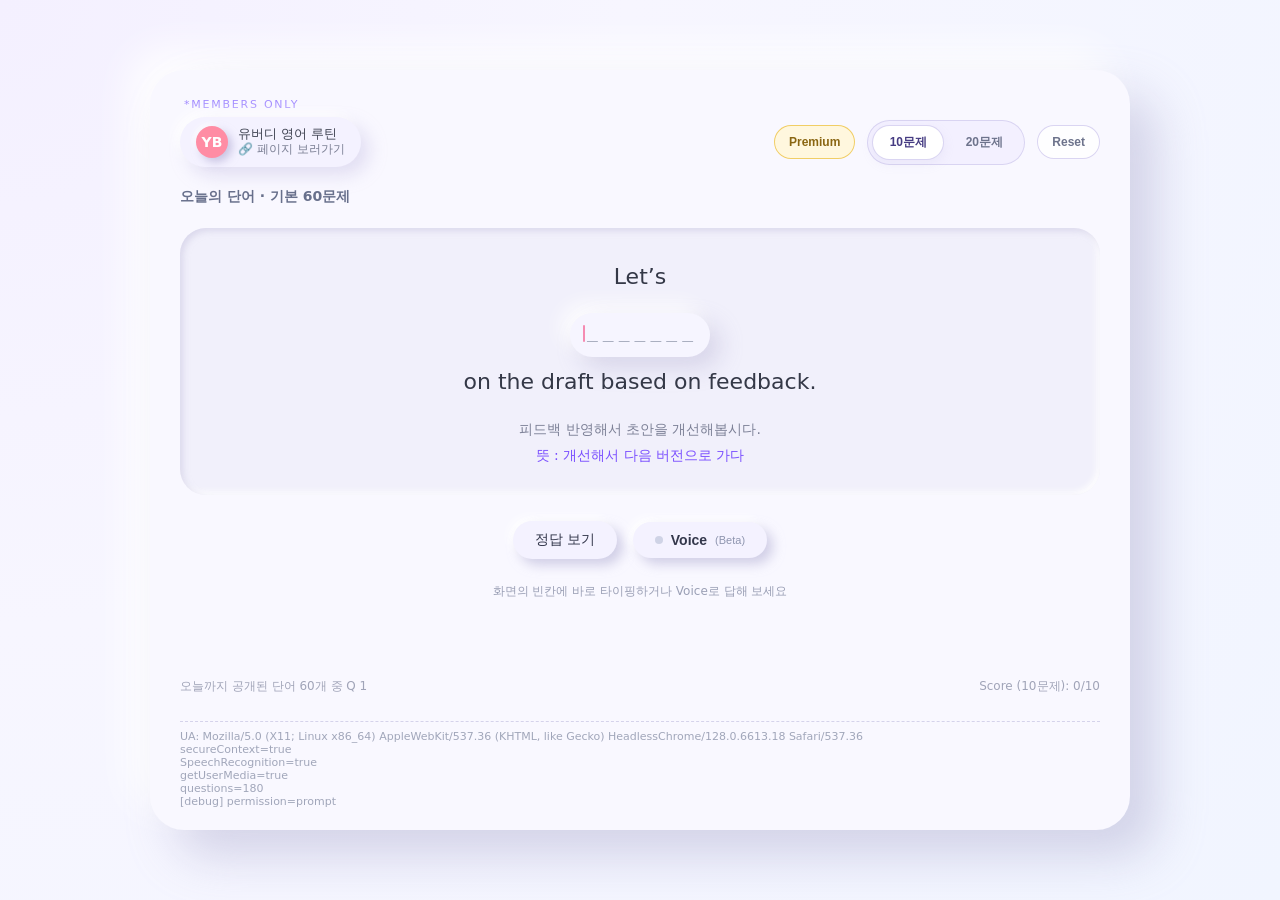
==== commit b5964a49: "Tuck away voice fallback debug UI" ====
--- a/index.html
+++ b/index.html
@@ -96,7 +96,10 @@
     </p>
 
     <div class="status" id="status"></div>
-    <div class="status debug-status" id="debugStatus"></div>
+    <div class="meta">
+      <span id="progress"></span>
+      <span id="score"></span>
+    </div>
     <div class="status fallback-note hidden" id="fallbackNote">
       음성 인식이 어려우면 아래 입력칸을 눌러 키보드 음성 입력을 사용해 주세요.
     </div>
@@ -107,10 +110,7 @@
       placeholder="여기에 말하기로 입력해 보세요"
       autocomplete="off"
     />
-    <div class="meta">
-      <span id="progress"></span>
-      <span id="score"></span>
-    </div>
+    <div class="status debug-status" id="debugStatus"></div>
     <div class="final-link-wrap" id="finalLinkWrap">
       <a class="final-link" href="https://yobuddywords2026-members.vercel.app/final.html" target="_blank" rel="noopener">Final Test 입장 (2/1 오픈)</a>
     </div>
--- a/style.css
+++ b/style.css
@@ -514,19 +514,30 @@
 
 .debug-status {
   min-height: 18px;
-  font-size: 12px;
-  color: #8a90a8;
+  margin-top: 8px;
+  padding-top: 8px;
+  border-top: 1px dashed rgba(196, 191, 225, 0.7);
+  font-size: 11px;
+  color: #9aa0b5;
   word-break: break-word;
+  white-space: pre-wrap;
+  opacity: 0.92;
 }
 
 .fallback-note {
-  margin-top: 8px;
+  display: none;
+  margin-top: 12px;
   font-size: 12px;
   color: #7a7f95;
   text-align: center;
 }
 
+.fallback-note.visible {
+  display: block;
+}
+
 .fallback-input {
+  display: none;
   width: 100%;
   margin-top: 8px;
   padding: 10px 12px;
@@ -535,6 +546,10 @@
   font-size: 14px;
   font-family: inherit;
   background: rgba(255, 255, 255, 0.9);
+}
+
+.fallback-input.visible {
+  display: block;
 }
 
 /* ---------- 애니메이션 ---------- */
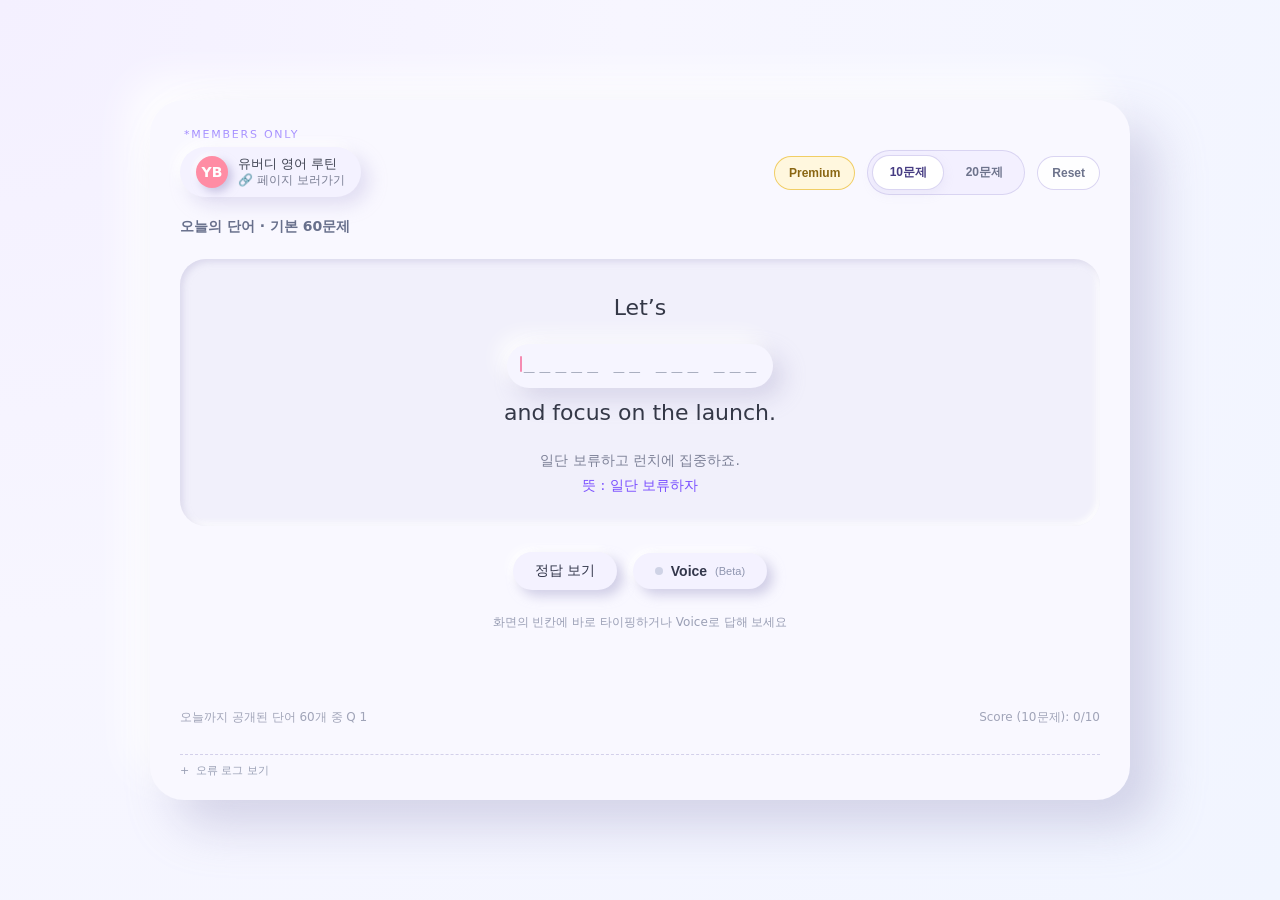
==== commit 711fe53f: "Collapse voice debug logs by default" ====
--- a/index.html
+++ b/index.html
@@ -110,7 +110,10 @@
       placeholder="여기에 말하기로 입력해 보세요"
       autocomplete="off"
     />
-    <div class="status debug-status" id="debugStatus"></div>
+    <details class="debug-panel">
+      <summary>오류 로그 보기</summary>
+      <div class="status debug-status" id="debugStatus"></div>
+    </details>
     <div class="final-link-wrap" id="finalLinkWrap">
       <a class="final-link" href="https://yobuddywords2026-members.vercel.app/final.html" target="_blank" rel="noopener">Final Test 입장 (2/1 오픈)</a>
     </div>
--- a/style.css
+++ b/style.css
@@ -512,11 +512,38 @@
   box-shadow: 0 0 0 4px rgba(255, 111, 138, 0.18);
 }
 
+.debug-panel {
+  margin-top: 10px;
+  border-top: 1px dashed rgba(196, 191, 225, 0.7);
+  padding-top: 8px;
+}
+
+.debug-panel summary {
+  cursor: pointer;
+  list-style: none;
+  font-size: 11px;
+  color: #9aa0b5;
+  user-select: none;
+}
+
+.debug-panel summary::-webkit-details-marker {
+  display: none;
+}
+
+.debug-panel summary::before {
+  content: "+";
+  display: inline-block;
+  width: 12px;
+  margin-right: 4px;
+}
+
+.debug-panel[open] summary::before {
+  content: "-";
+}
+
 .debug-status {
   min-height: 18px;
   margin-top: 8px;
-  padding-top: 8px;
-  border-top: 1px dashed rgba(196, 191, 225, 0.7);
   font-size: 11px;
   color: #9aa0b5;
   word-break: break-word;
